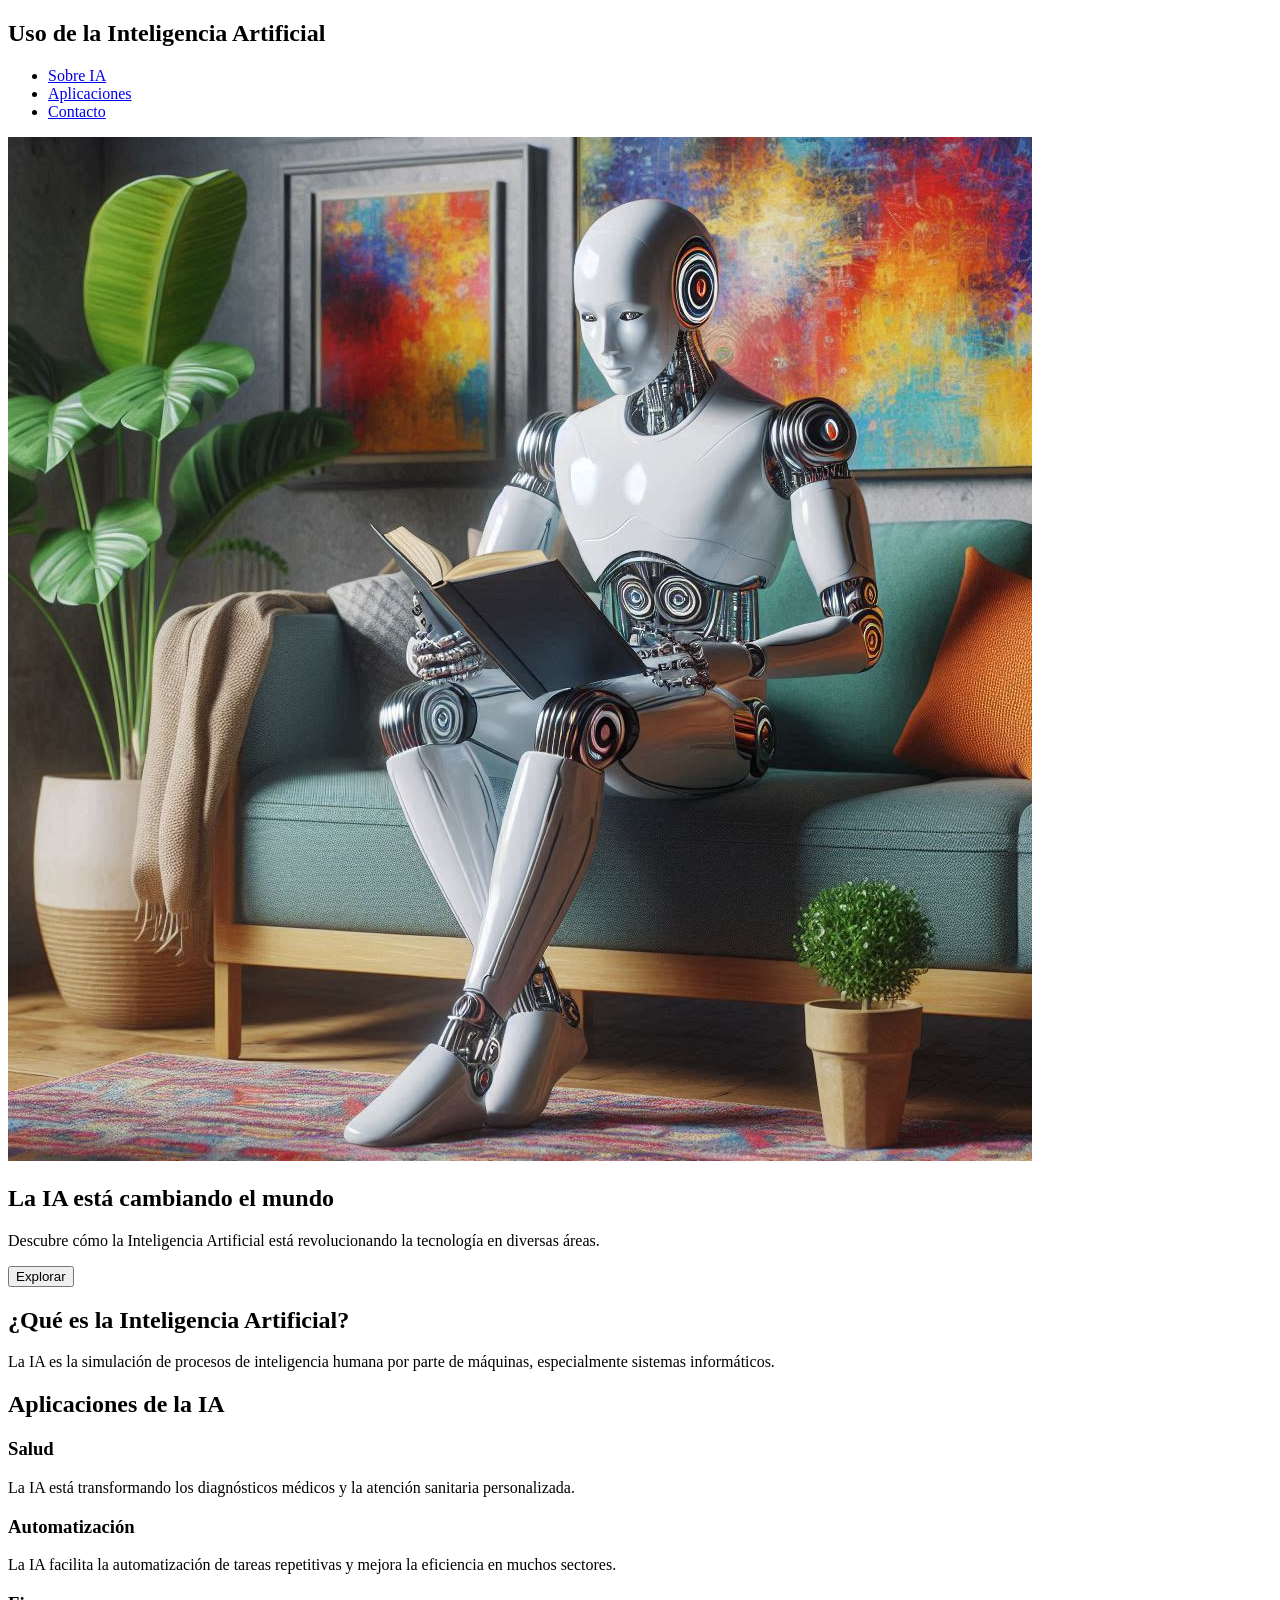
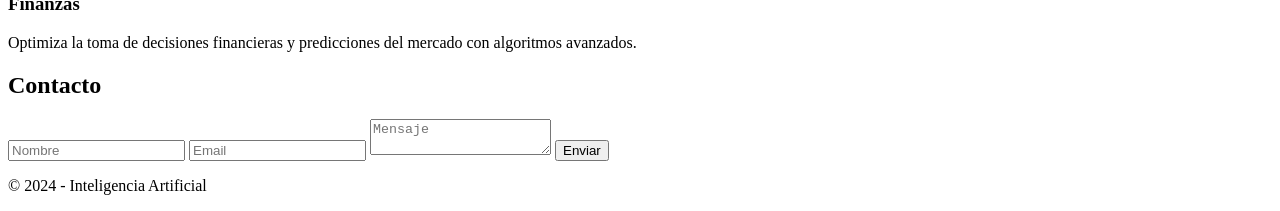
==== index.html @ 29250289 "update" ====
<!DOCTYPE html>
<html lang="es">
<head>
    <meta charset="UTF-8">
    <meta name="viewport" content="width=device-width, initial-scale=1.0">
    <title>Inteligencia Artificial en el Futuro</title>
    <link rel="stylesheet" href="styles.css">
</head>
<body>
    <header>
        <nav class="navbar">
            <h1>Uso de la Inteligencia Artificial</h1>
            <ul class="nav-links">
                <li><a href="#about">Sobre IA</a></li>
                <li><a href="#applications">Aplicaciones</a></li>
                <li><a href="#contact">Contacto</a></li>
            </ul>
        </nav>
    </header>

    <section class="hero">
        <img class="imag-ia" src="resources\ia.jpeg" alt="Descripción de la imagen">           
        <!-- <img class="imag-ia-fondo" src="resources\ia.jpeg" alt="Descripción de la imagen">            -->
        <h2>La IA está cambiando el mundo</h2>
        <div class="hero-content">
            <p>Descubre cómo la Inteligencia Artificial está revolucionando la tecnología en diversas áreas.</p>
            <button onclick="scrollToSection('about')">Explorar</button>
        </div>
    </section>

    <section id="about" class="section">
        <h2>¿Qué es la Inteligencia Artificial?</h2>
        <p>La IA es la simulación de procesos de inteligencia humana por parte de máquinas, especialmente sistemas informáticos.</p>
    </section>

    <section id="applications" class="section">
        <h2>Aplicaciones de la IA</h2>
        <div class="cards-container">
            <div class="card">
                <h3>Salud</h3>
                <p>La IA está transformando los diagnósticos médicos y la atención sanitaria personalizada.</p>
            </div>
            <div class="card">
                <h3>Automatización</h3>
                <p>La IA facilita la automatización de tareas repetitivas y mejora la eficiencia en muchos sectores.</p>
            </div>
            <div class="card">
                <h3>Finanzas</h3>
                <p>Optimiza la toma de decisiones financieras y predicciones del mercado con algoritmos avanzados.</p>
            </div>
        </div>
    </section>

    <section id="contact" class="section">
        <h2>Contacto</h2>
        <form>
            <input type="text" placeholder="Nombre" required>
            <input type="email" placeholder="Email" required>
            <textarea placeholder="Mensaje" required></textarea>
            <button type="submit">Enviar</button>
        </form>
    </section>

    <footer>
        <p>&copy; 2024 - Inteligencia Artificial</p>
    </footer>

    <script src="script.js"></script>
</body>
</html>
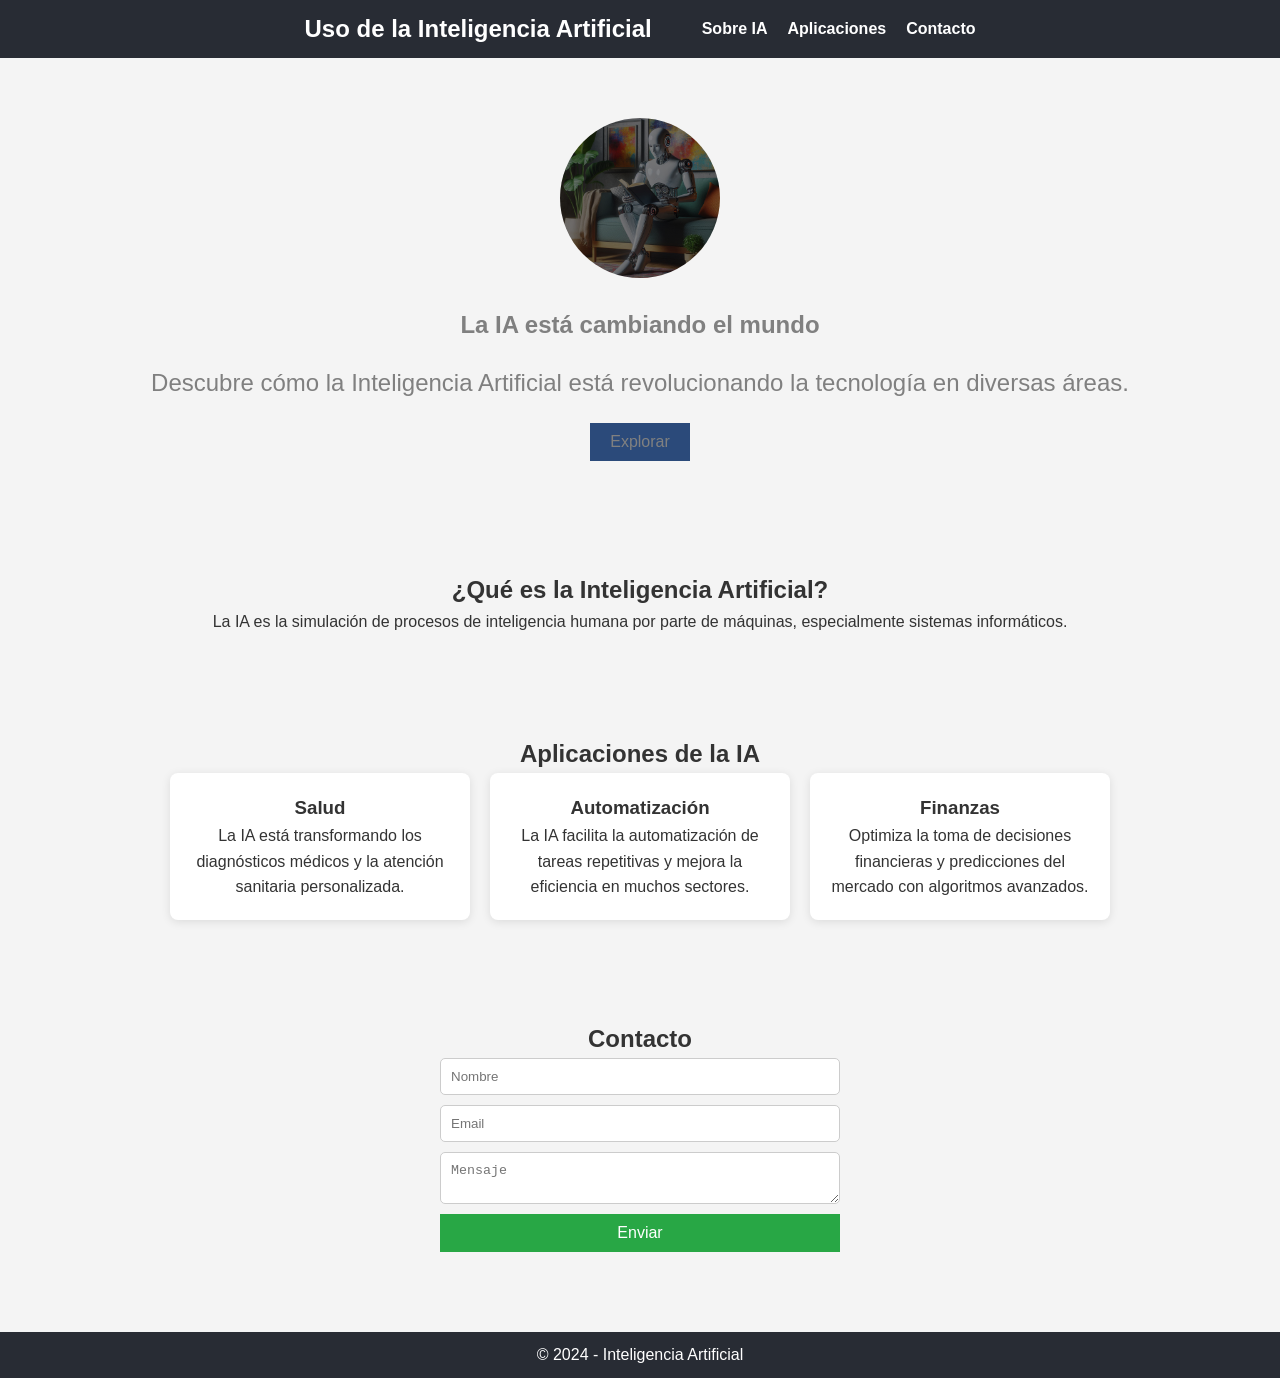
==== commit 2a7bbc14: "update" ====
--- a/index.html
+++ b/index.html
@@ -4,7 +4,7 @@
     <meta charset="UTF-8">
     <meta name="viewport" content="width=device-width, initial-scale=1.0">
     <title>Inteligencia Artificial en el Futuro</title>
-    <link rel="stylesheet" href="styles.css">
+    <link rel="stylesheet" href="\css\styles.css">
 </head>
 <body>
     <header>
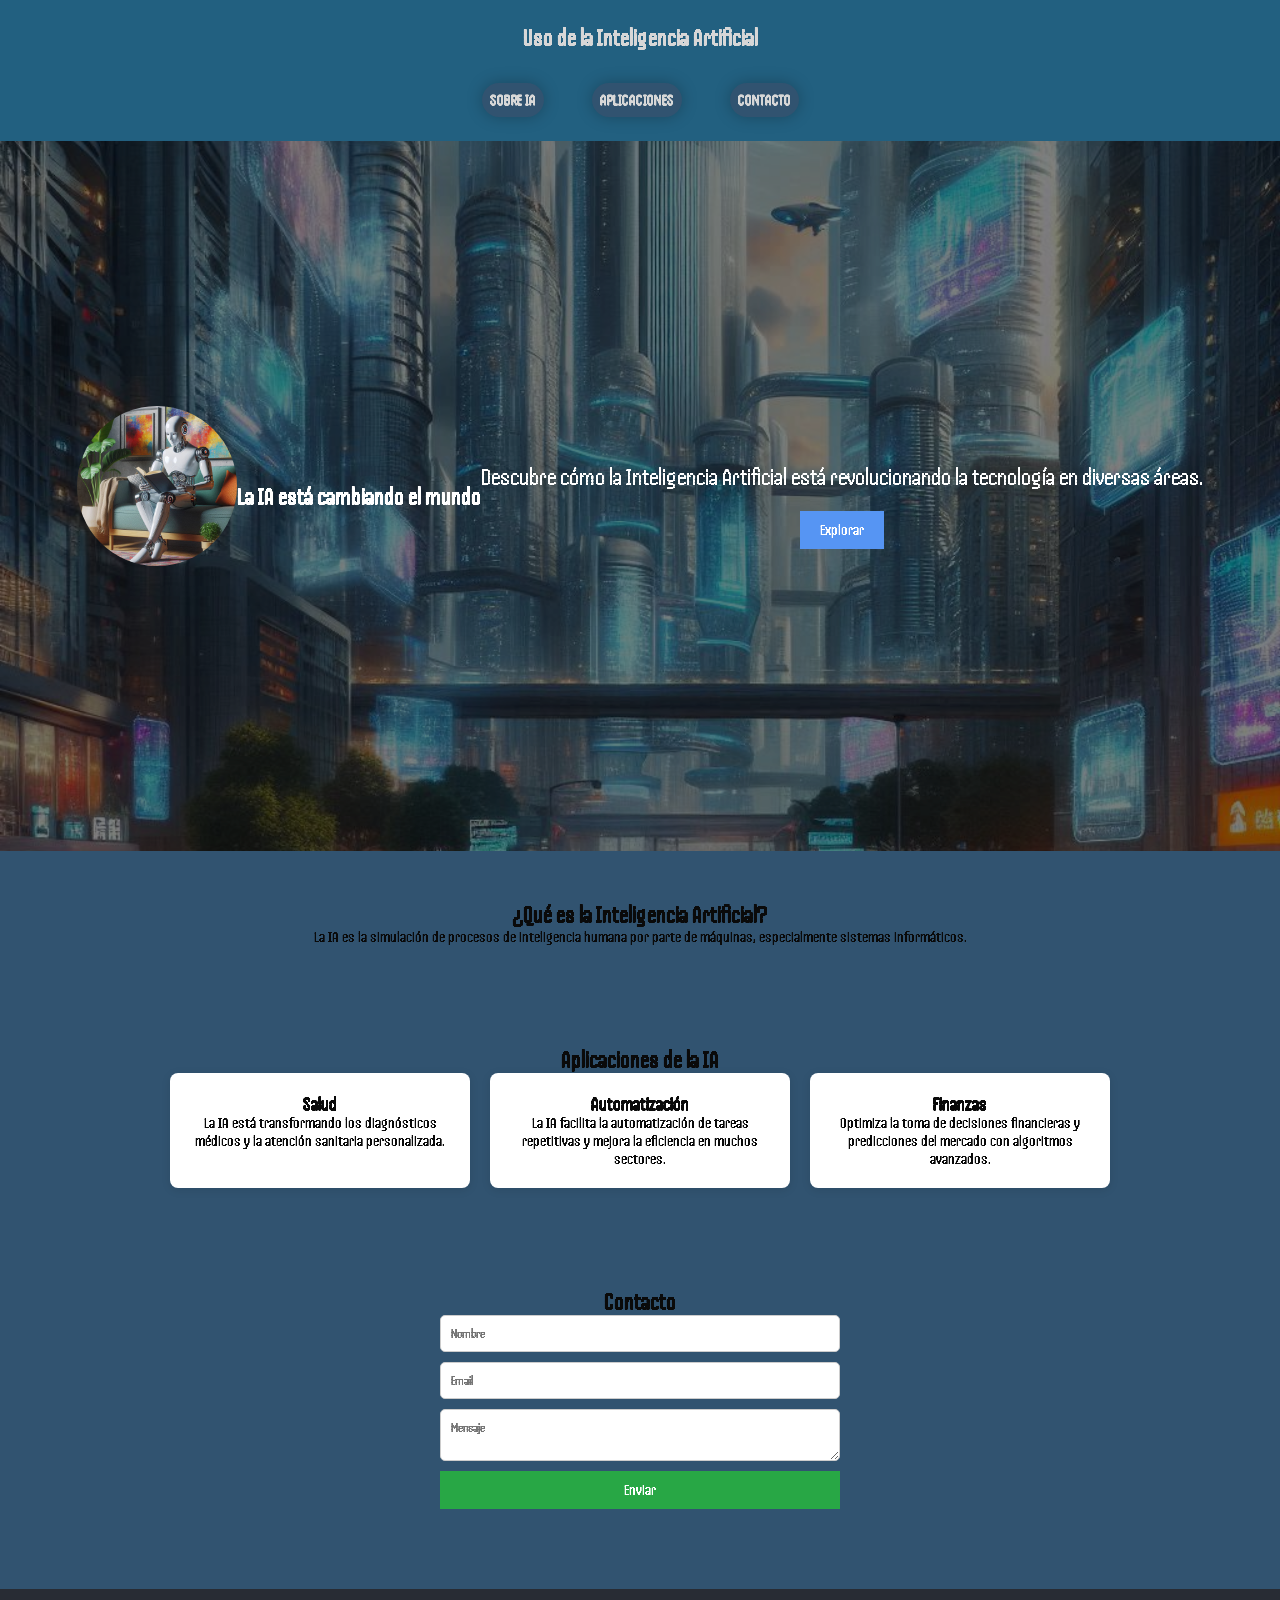
==== commit 93288fe7: "update" ====
--- a/index.html
+++ b/index.html
@@ -10,17 +10,16 @@
     <header>
         <nav class="navbar">
             <h1>Uso de la Inteligencia Artificial</h1>
-            <ul class="nav-links">
-                <li><a href="#about">Sobre IA</a></li>
-                <li><a href="#applications">Aplicaciones</a></li>
-                <li><a href="#contact">Contacto</a></li>
+            <ul class="nav-links" >
+                <a href="#about">Sobre IA</a></li>
+                <a href="#applications">Aplicaciones</a></li>
+                <a href="#contact">Contacto</a></li>
             </ul>
         </nav>
     </header>
 
     <section class="hero">
-        <img class="imag-ia" src="resources\ia.jpeg" alt="Descripción de la imagen">           
-        <!-- <img class="imag-ia-fondo" src="resources\ia.jpeg" alt="Descripción de la imagen">            -->
+        <img class="imag-ia" src="resources\ia.jpeg" alt="Descripción de la imagen">
         <h2>La IA está cambiando el mundo</h2>
         <div class="hero-content">
             <p>Descubre cómo la Inteligencia Artificial está revolucionando la tecnología en diversas áreas.</p>
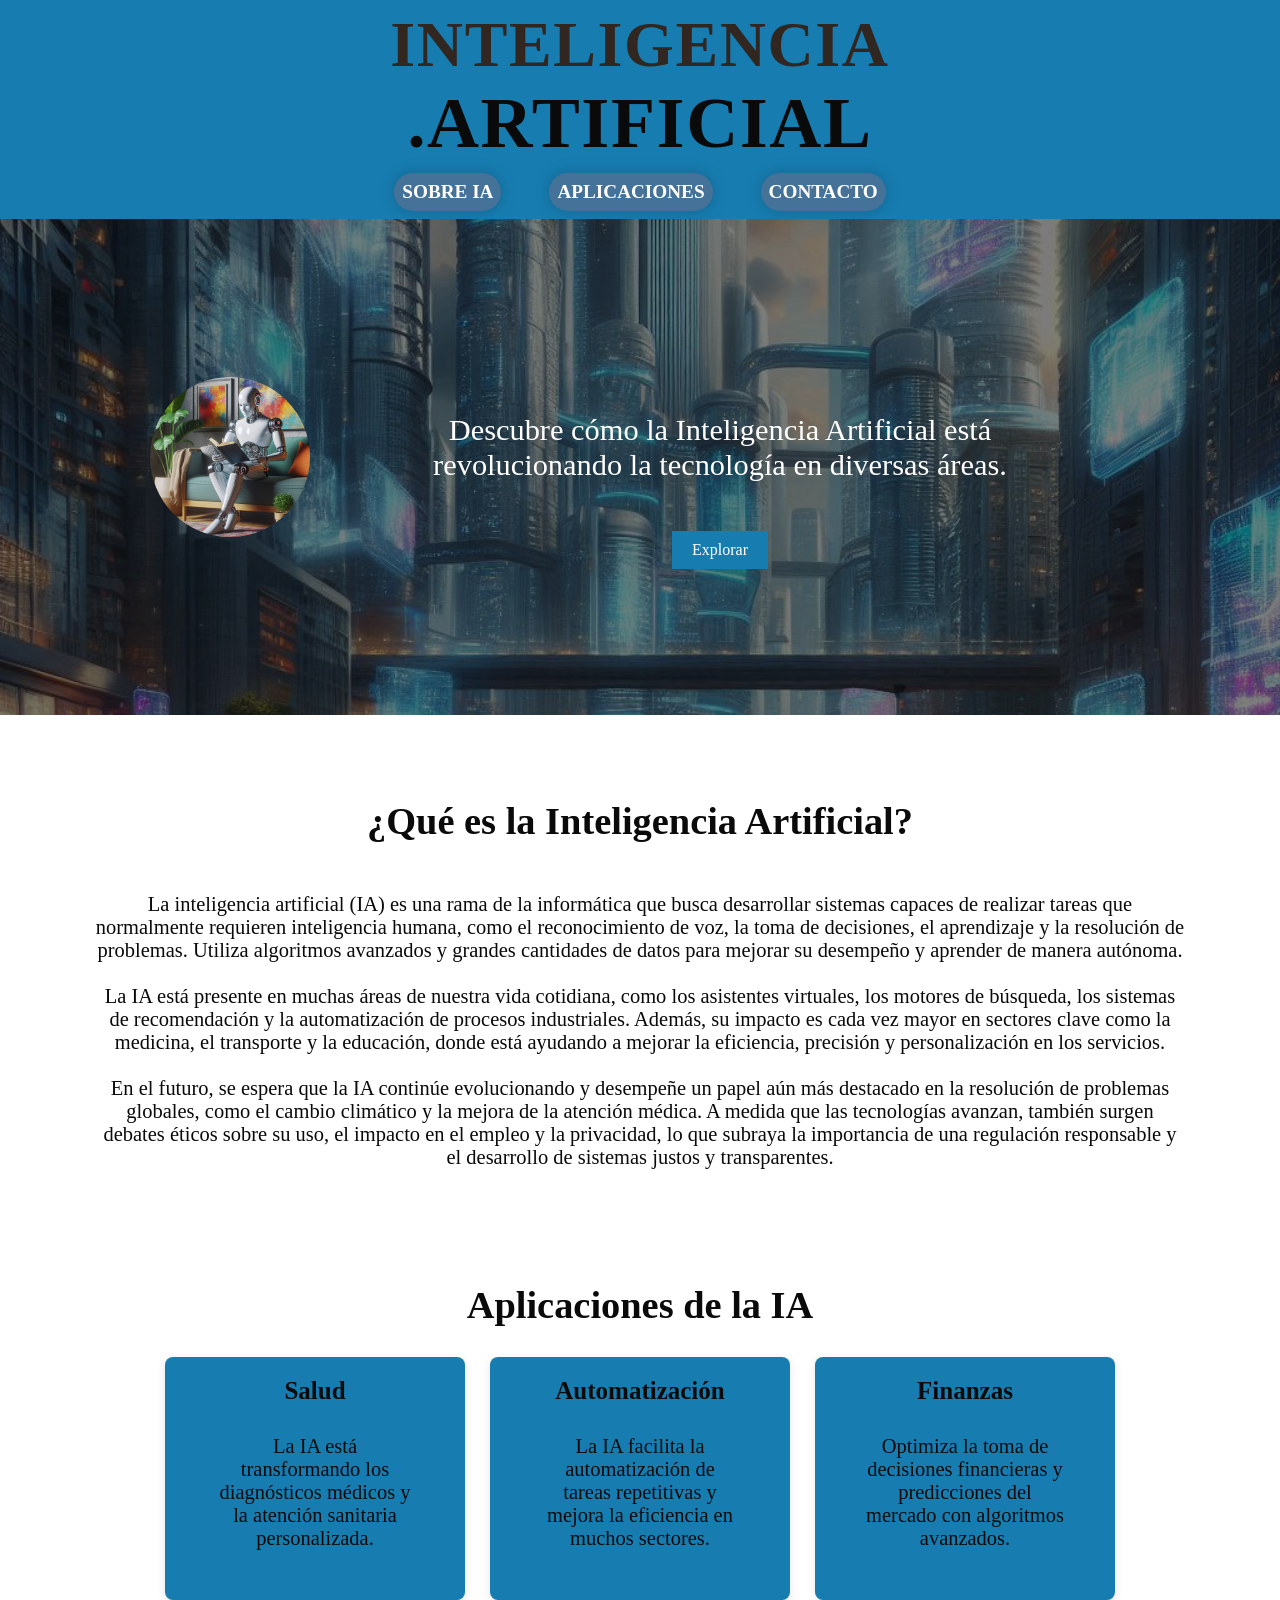
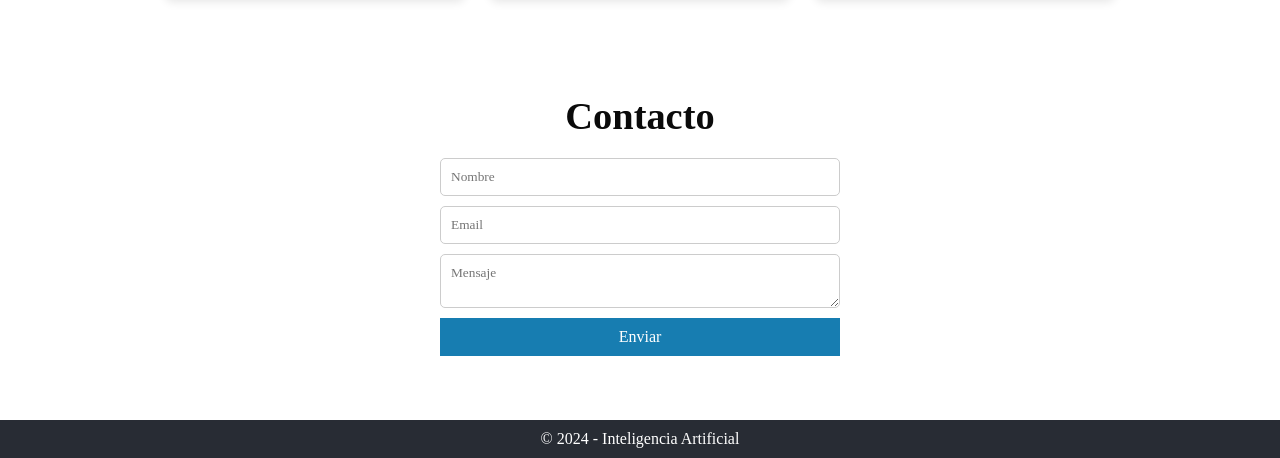
==== commit 84a31137: "update" ====
--- a/index.html
+++ b/index.html
@@ -9,7 +9,7 @@
 <body>
     <header>
         <nav class="navbar">
-            <h1>Uso de la Inteligencia Artificial</h1>
+            <h1 class="title">Inteligencia <span class="highlight">.Artificial</span></h1>
             <ul class="nav-links" >
                 <a href="#about">Sobre IA</a></li>
                 <a href="#applications">Aplicaciones</a></li>
@@ -20,16 +20,28 @@
 
     <section class="hero">
         <img class="imag-ia" src="resources\ia.jpeg" alt="Descripción de la imagen">
-        <h2>La IA está cambiando el mundo</h2>
         <div class="hero-content">
             <p>Descubre cómo la Inteligencia Artificial está revolucionando la tecnología en diversas áreas.</p>
-            <button onclick="scrollToSection('about')">Explorar</button>
+            <button onclick="scrollToSection('#about')">Explorar</button>
         </div>
     </section>
 
     <section id="about" class="section">
         <h2>¿Qué es la Inteligencia Artificial?</h2>
-        <p>La IA es la simulación de procesos de inteligencia humana por parte de máquinas, especialmente sistemas informáticos.</p>
+        <p>La inteligencia artificial (IA) es una rama de la informática que busca desarrollar sistemas capaces de realizar 
+            tareas que normalmente requieren inteligencia humana, como el reconocimiento de voz, la toma de decisiones, el 
+            aprendizaje y la resolución de problemas. Utiliza algoritmos avanzados y grandes cantidades de datos para mejorar 
+            su desempeño y aprender de manera autónoma.<br><br>
+            
+            La IA está presente en muchas áreas de nuestra vida cotidiana, como los asistentes virtuales, los motores de búsqueda, 
+            los sistemas de recomendación y la automatización de procesos industriales. Además, su impacto es cada vez mayor en sectores 
+            clave como la medicina, el transporte y la educación, donde está ayudando a mejorar la eficiencia, precisión y personalización 
+            en los servicios.<br><br>
+            
+            En el futuro, se espera que la IA continúe evolucionando y desempeñe un papel aún más destacado en la resolución de problemas 
+            globales, como el cambio climático y la mejora de la atención médica. A medida que las tecnologías avanzan, también surgen debates 
+            éticos sobre su uso, el impacto en el empleo y la privacidad, lo que subraya la importancia de una regulación responsable 
+            y el desarrollo de sistemas justos y transparentes.</p>        
     </section>
 
     <section id="applications" class="section">
@@ -64,6 +76,6 @@
         <p>&copy; 2024 - Inteligencia Artificial</p>
     </footer>
 
-    <script src="script.js"></script>
+    <script src="js/scripts-ia.js"></script>
 </body>
 </html>
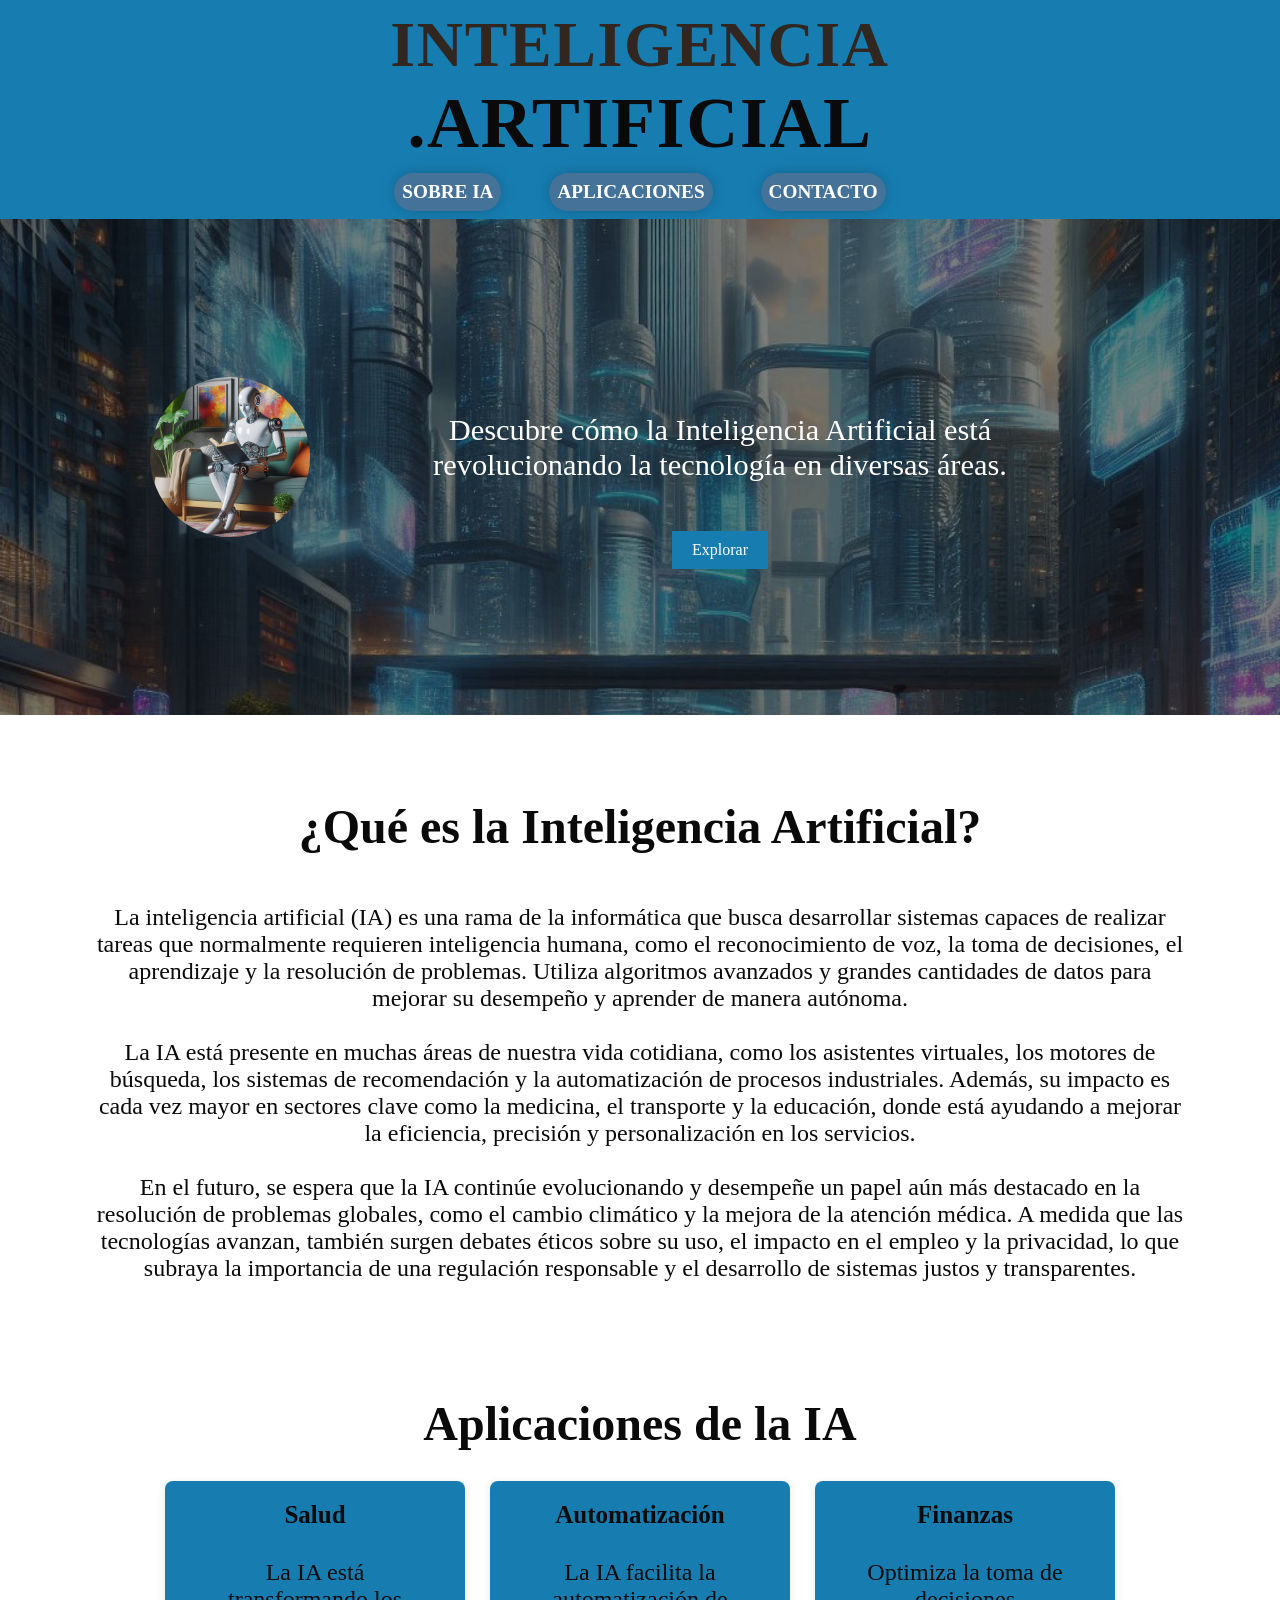
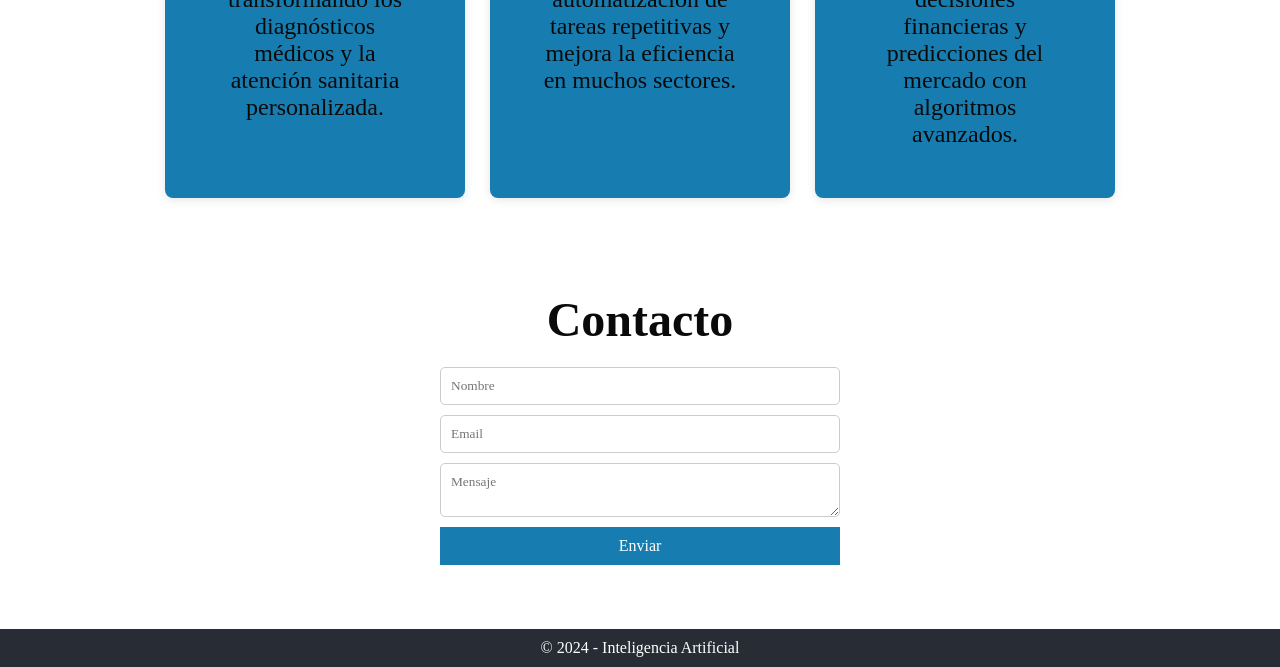
==== commit 4ba11dc2: "update" ====
--- a/index.html
+++ b/index.html
@@ -4,7 +4,8 @@
     <meta charset="UTF-8">
     <meta name="viewport" content="width=device-width, initial-scale=1.0">
     <title>Inteligencia Artificial en el Futuro</title>
-    <link rel="stylesheet" href="\css\styles.css">
+    <link rel="stylesheet" href="css/styles.css">
+    
 </head>
 <body>
     <header>
@@ -19,7 +20,7 @@
     </header>
 
     <section class="hero">
-        <img class="imag-ia" src="resources\ia.jpeg" alt="Descripción de la imagen">
+        <img class="imag-ia" src="resources/ia.jpeg" alt="Descripción de la imagen">
         <div class="hero-content">
             <p>Descubre cómo la Inteligencia Artificial está revolucionando la tecnología en diversas áreas.</p>
             <button onclick="scrollToSection('#about')">Explorar</button>
--- a/css/styles.css
+++ b/css/styles.css
@@ -0,0 +1,257 @@
+@import url("https://fonts.googleapis.com/css2?family=Handjet:wght@100..900&family=Nerko+One&display=swap");
+
+:root {
+    --clr-black:    #0a0a0a;
+    --clr-darkblue:     #457299;
+    --clr-browht:    #312720;
+    --clr-blue:    #177db1;
+    --clr--white:   #ffffff;
+}
+
+* * {
+    margin: 0;
+    padding: 0;
+    box-sizing: border-box;
+    font-family: "Bungee Tint";
+}
+
+body {
+    font-family: "Nerko One";
+    min-height: 100vh;
+    color: var(--clr-black);
+}
+
+header {
+    padding-block: .5rem;
+    text-align: center;
+    color: var(--clr-browht);
+    background-color: var(--clr-blue);
+}
+
+.title {
+    font-size: 4rem;
+    letter-spacing: .1rem;
+    text-transform: uppercase;
+    color: var(--clr-browht);
+}
+
+.highlight {
+    font-size: 4.5rem;
+    font-family: "Nerko One";
+    color: var(--clr-black);
+}
+
+.navbar {
+    display: flex;
+    flex-direction: column;
+    align-items: center;
+    padding-inline: 1rem;
+    gap: .5rem;
+    max-width: 1000px;
+    margin: 0 auto;
+}
+
+.nav-links {
+    display: flex;
+    gap: 3rem;
+}
+
+.nav-links a {
+    font-size: 1.2rem;
+    text-decoration: none;
+    padding: .5rem;
+    border-radius: 100vmax;
+    transition: 1s;
+    font-weight: 600;
+    color: var(--clr--white);
+    background-color: var(--clr-darkblue);
+    box-shadow: 0 0 1rem rgba(5, 2, 2, 0.2);
+    text-transform: uppercase;
+}
+
+.nav-links a:hover {
+    background-color: var(--clr-browht);
+    color: var(--clr-darkblue);
+}
+
+.hero {
+    position: relative;
+    height: 31rem; 
+    display: flex;
+    align-items: center;
+    justify-content: center;
+    text-align: center;
+    color: rgb(255, 255, 255);
+    background-size: cover;
+    background-position: center;
+    background-repeat: no-repeat;
+    padding: 0 150px;
+}
+
+.hero::before {
+    content: '';
+    position:absolute;
+    width: 100%;
+    height: 100%;
+    background-size: cover;
+    background-position: center;
+    filter: brightness(50%);
+    z-index: -1; 
+    background-image: url('../resources/city.jpeg')
+}
+
+.imag-ia {
+    width: 160px;
+    height: 160px;
+    margin-bottom: 20px;
+    border-radius: 50%; 
+    object-fit: cover; 
+}
+
+.hero-content p {
+    font-size: 1.9rem;
+    margin: 3rem;
+}
+
+button {
+    padding: 10px 20px;
+    background-color: var(--clr-blue);
+    border: none;
+    color: var(--clr--whitee);
+    cursor: pointer;
+    font-size: 1rem;
+    transition: background-color 1s ease;
+
+}
+
+button:hover {
+    background-color: var(--clr-browht)
+}
+
+.section h2{
+    padding: 20px;
+    font-size: 3rem;
+}
+.section p{
+    font-size: 1.5rem;
+    padding: 30px;
+}
+
+.section h3{
+    font-size: 25px;
+}
+
+.cards-container {
+    display: flex;
+    justify-content: center;
+    flex-wrap: wrap;
+    padding: 10px;
+    gap: 25px;
+}
+
+.card {
+    background-color:var(--clr-blue);
+    border-radius: 8px;
+    padding: 20px;
+    width: 300px;
+    box-shadow: 0 2px 10px rgba(0, 0, 0, 0.1);
+}
+
+form {
+    display: flex;
+    flex-direction: column;
+    gap: 10px;
+    max-width: 400px;
+    margin: 0 auto;
+}
+
+input, textarea {
+    padding: 10px;
+    border: 1px solid #ccc;
+    border-radius: 5px;
+    width: 100%;
+}
+
+button[type="submit"] {
+    padding: 10px;
+    background-color:var(--clr-blue);
+    color: white;
+    border: none;
+}
+
+button[type="submit"]:hover {
+    background-color:var(--clr-browht);
+}
+
+footer {
+    background-color: #282c34;
+    color: white;
+    text-align: center;
+    padding: 10px 0;
+    margin-top: 30px;
+}
+
+
+
+.section {
+    margin: 5vw;
+    text-align: center;
+    height: auto; 
+}
+
+/* Media queries para pantallas medianas (tablets) */
+@media (max-width: 1024px) {
+    .hero {
+        height: 25rem;
+        padding: 8vw; 
+    }
+
+    .section {
+        padding: 8vw;
+    }
+}
+
+/* Media queries para pantallas pequeñas (móviles) */
+@media (max-width: 768px) {
+    .hero {
+        height: auto; 
+        padding: 12vw; 
+        flex-direction: column;
+    }
+
+    .section {
+        padding: 12vw; 
+        text-align: center;
+    }
+
+    .title {
+        font-size: 2rem;
+    }
+
+    .highlight {
+        font-size: 2.5rem;
+    }
+
+    .nav-links {
+        flex-direction: column;
+        gap: 1rem;
+    }
+
+    .nav-links a {
+        font-size: 1rem;
+        padding: .3rem;
+    }
+}
+
+/* Media queries para pantallas muy pequeñas (móviles muy pequeños) */
+@media (max-width: 480px) {
+    .hero {
+        height: auto;
+        padding: 15vw; /* Aumentar el padding en pantallas pequeñas */
+    }
+
+    .section {
+        padding: 15vw;
+    }
+}
+
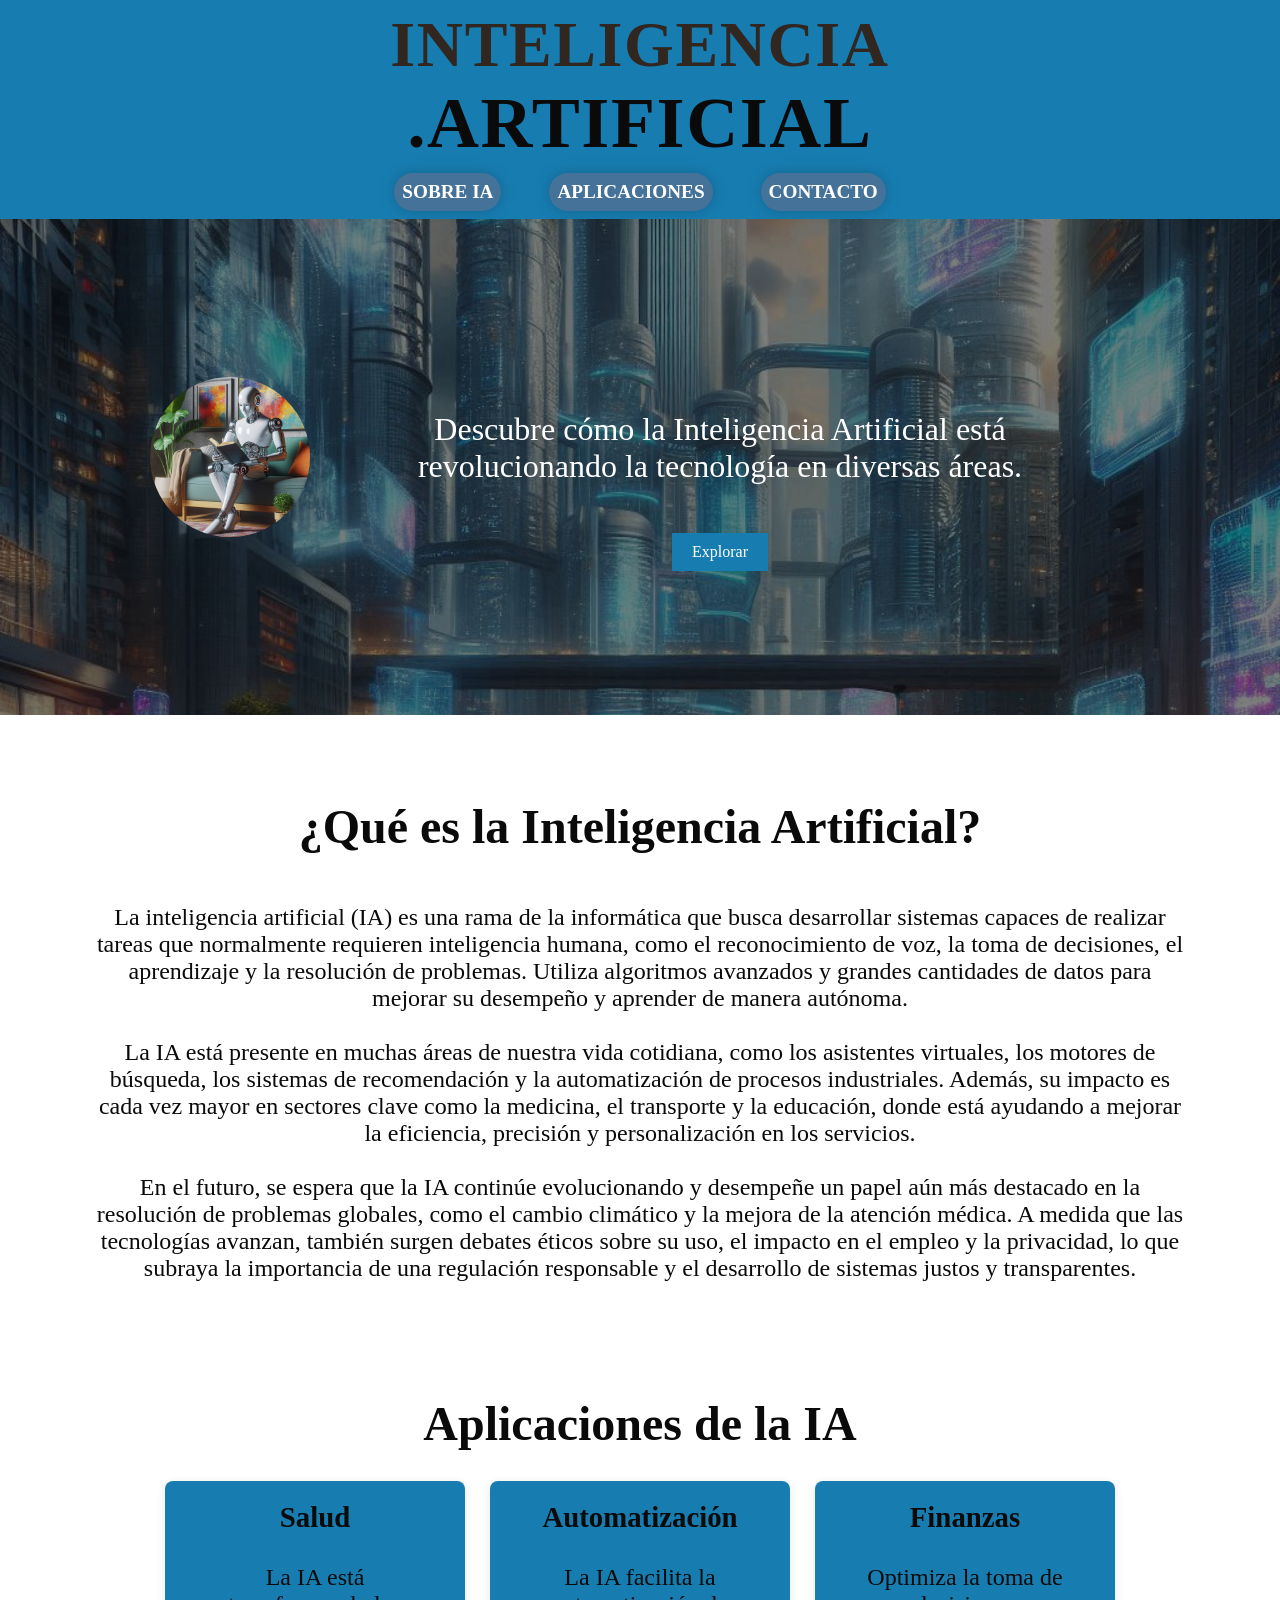
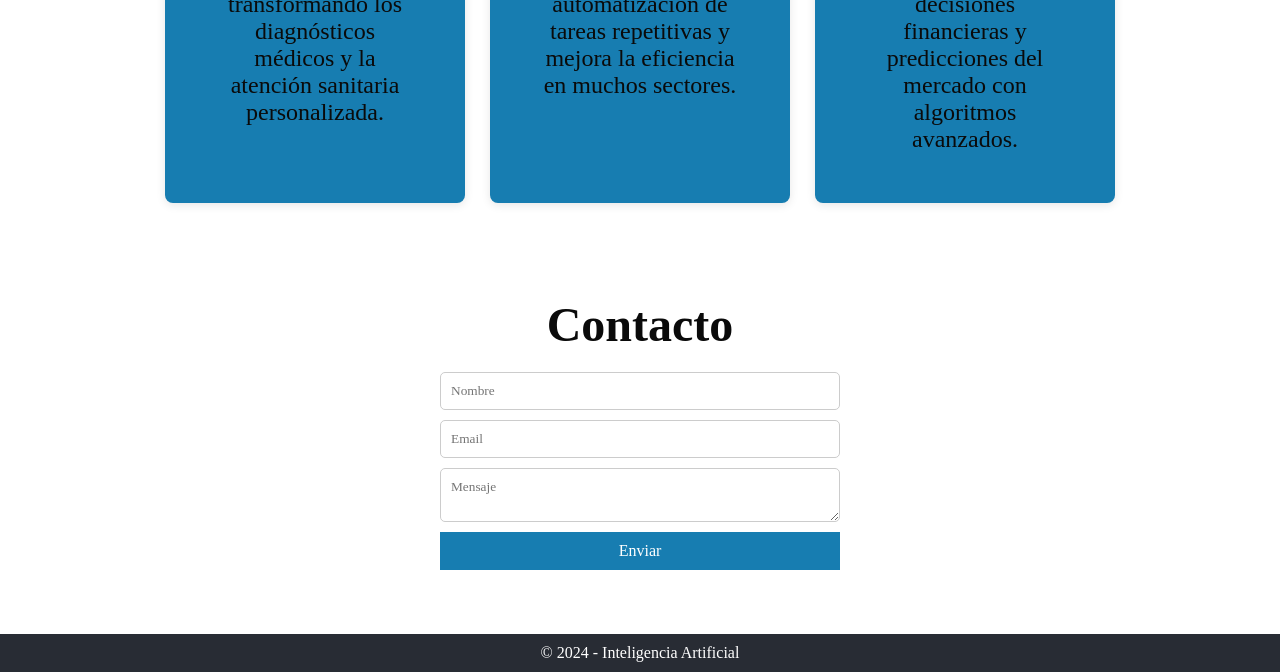
==== commit 0467020f: "update" ====
--- a/index.html
+++ b/index.html
@@ -5,6 +5,7 @@
     <meta name="viewport" content="width=device-width, initial-scale=1.0">
     <title>Inteligencia Artificial en el Futuro</title>
     <link rel="stylesheet" href="css/styles.css">
+    
     
 </head>
 <body>
--- a/css/styles.css
+++ b/css/styles.css
@@ -109,7 +109,7 @@
 }
 
 .hero-content p {
-    font-size: 1.9rem;
+    font-size:clamp(1em,5vw,2em);
     margin: 3rem;
 }
 
@@ -130,15 +130,15 @@
 
 .section h2{
     padding: 20px;
-    font-size: 3rem;
+    font-size:clamp(1em,5vw,3em);
 }
 .section p{
-    font-size: 1.5rem;
+    font-size:clamp(.5em,3vw,1.5em);
     padding: 30px;
 }
 
 .section h3{
-    font-size: 25px;
+    font-size:clamp(1em,5vw,1.8em);
 }
 
 .cards-container {
